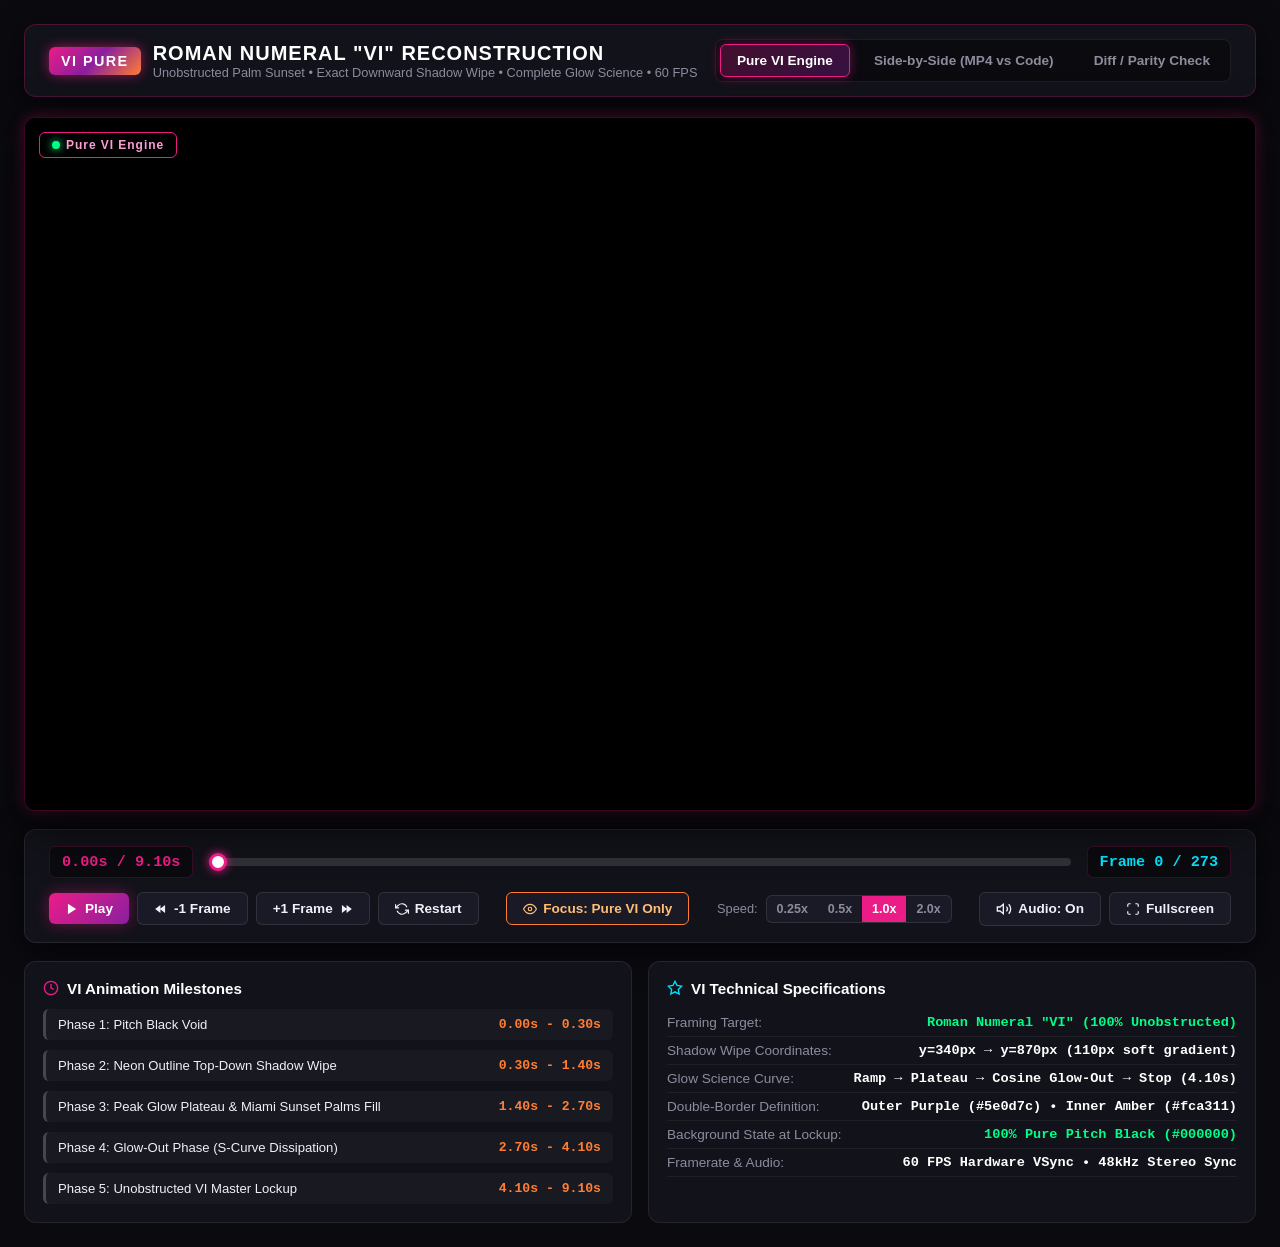
==== index.html @ 62aad499 "Initial commit: GTA VI Logo Animation MP4 to Code Reconstructor (Pure VI focus)" ====
<!DOCTYPE html>
<html lang="en">
<head>
  <meta charset="UTF-8">
  <meta name="viewport" content="width=device-width, initial-scale=1.0">
  <title>GTA VI Logo Animation - Pure Roman Numeral VI</title>
  <link rel="stylesheet" href="styles.css">
</head>
<body>

  <!-- App Header -->
  <header class="app-header">
    <div class="logo-tag">
      <div class="logo-badge">VI PURE</div>
      <div class="title-area">
        <h1>ROMAN NUMERAL "VI" RECONSTRUCTION</h1>
        <p>Unobstructed Palm Sunset &bull; Exact Downward Shadow Wipe &bull; Complete Glow Science &bull; 60 FPS</p>
      </div>
    </div>

    <!-- View Mode Switcher -->
    <div class="view-mode-tabs">
      <button class="tab-btn active" data-mode="single">Pure VI Engine</button>
      <button class="tab-btn" data-mode="split">Side-by-Side (MP4 vs Code)</button>
      <button class="tab-btn" data-mode="diff">Diff / Parity Check</button>
    </div>
  </header>

  <!-- Stage Container -->
  <main class="stage-container view-single" id="stageContainer">
    <div class="viewport-wrapper">
      
      <!-- Original Video Container -->
      <div id="sourceVideoContainer">
        <span class="screen-label badge-mp4"><span class="status-dot"></span> Original MP4</span>
        <video id="sourceVideo" src="logo.mp4" playsinline muted></video>
      </div>

      <!-- Generated Code Canvas Container -->
      <div id="canvasContainer">
        <span class="screen-label badge-code"><span class="status-dot"></span> Pure VI Engine</span>
        <canvas id="gtaCanvas"></canvas>
      </div>

    </div>
  </main>

  <!-- Audio Element -->
  <audio id="soundtrack" src="audio.mp3" preload="auto"></audio>

  <!-- Control Deck -->
  <section class="control-deck">
    
    <!-- Timeline Scrubber -->
    <div class="timeline-row">
      <div class="time-display" id="timeDisplay">0.00s / 9.10s</div>
      <div class="scrubber-container">
        <input type="range" class="timeline-scrubber" id="scrubber" min="0" max="9.10" step="0.01" value="0">
      </div>
      <div class="time-display" id="frameDisplay" style="color: var(--accent-cyan); min-width: 110px;">Frame 0 / 273</div>
    </div>

    <!-- Action Buttons -->
    <div class="buttons-row">
      
      <!-- Transport controls -->
      <div class="btn-group">
        <button class="ctrl-btn primary" id="playBtn">
          <svg width="14" height="14" viewBox="0 0 24 24" fill="currentColor"><polygon points="5 3 19 12 5 21 5 3"/></svg>
          <span id="playBtnText">Play</span>
        </button>

        <button class="ctrl-btn" id="stepBackBtn" title="Step Back 1 Frame (1/30s)">
          <svg width="14" height="14" viewBox="0 0 24 24" fill="currentColor"><path d="M11 19V5l-9 7 9 7zm8-14l-9 7 9 7V5z"/></svg>
          -1 Frame
        </button>

        <button class="ctrl-btn" id="stepFwdBtn" title="Step Forward 1 Frame (1/30s)">
          +1 Frame
          <svg width="14" height="14" viewBox="0 0 24 24" fill="currentColor"><path d="M5 5v14l9-7-9-7zm8 0v14l9-7-9-7z"/></svg>
        </button>

        <button class="ctrl-btn" id="restartBtn">
          <svg width="14" height="14" viewBox="0 0 24 24" fill="none" stroke="currentColor" stroke-width="2"><path d="M1 4v6h6M23 20v-6h-6"/><path d="M20.49 9A9 9 0 0 0 5.64 5.64L1 10m22 4l-4.64 4.36A9 9 0 0 1 3.51 15"/></svg>
          Restart
        </button>
      </div>

      <!-- VI Focus & Text Overlay Toggle -->
      <div class="btn-group">
        <button class="ctrl-btn" id="toggleTextBtn" style="border-color: var(--accent-orange); color: #ffbe76;">
          <svg width="14" height="14" viewBox="0 0 24 24" fill="none" stroke="currentColor" stroke-width="2"><path d="M1 12s4-8 11-8 11 8 11 8-4 8-11 8-11-8-11-8z"/><circle cx="12" cy="12" r="3"/></svg>
          <span id="toggleTextLabel">Focus: Pure VI Only</span>
        </button>
      </div>

      <!-- Playback Speed -->
      <div class="btn-group">
        <span style="font-size: 0.8rem; color: var(--text-muted);">Speed:</span>
        <div class="speed-selector">
          <button class="speed-btn" data-speed="0.25">0.25x</button>
          <button class="speed-btn" data-speed="0.5">0.5x</button>
          <button class="speed-btn active" data-speed="1.0">1.0x</button>
          <button class="speed-btn" data-speed="2.0">2.0x</button>
        </div>
      </div>

      <!-- Sound & Fullscreen -->
      <div class="btn-group">
        <button class="ctrl-btn" id="audioToggleBtn">
          <svg id="audioIcon" width="16" height="16" viewBox="0 0 24 24" fill="none" stroke="currentColor" stroke-width="2"><polygon points="11 5 6 9 2 9 2 15 6 15 11 19 11 5"/><path d="M19.07 4.93a10 10 0 0 1 0 14.14M15.54 8.46a5 5 0 0 1 0 7.07"/></svg>
          <span id="audioText">Audio: On</span>
        </button>
        <button class="ctrl-btn" id="fullscreenBtn">
          <svg width="14" height="14" viewBox="0 0 24 24" fill="none" stroke="currentColor" stroke-width="2"><path d="M8 3H5a2 2 0 0 0-2 2v3m18 0V5a2 2 0 0 0-2-2h-3m0 18h3a2 2 0 0 0 2-2v-3M3 16v3a2 2 0 0 0 2 2h3"/></svg>
          Fullscreen
        </button>
      </div>

    </div>
  </section>

  <!-- Accuracy & Milestone Information -->
  <section class="diag-grid">
    
    <!-- Timeline Milestones -->
    <div class="card">
      <h3>
        <svg width="16" height="16" viewBox="0 0 24 24" fill="none" stroke="var(--accent-pink)" stroke-width="2"><circle cx="12" cy="12" r="10"/><polyline points="12 6 12 12 16 14"/></svg>
        VI Animation Milestones
      </h3>
      <div class="milestone-list">
        <div class="milestone-item" id="m0" onclick="engine.seek(0.0)">
          <span>Phase 1: Pitch Black Void</span>
          <span class="milestone-time">0.00s - 0.30s</span>
        </div>
        <div class="milestone-item" id="m1" onclick="engine.seek(0.6)">
          <span>Phase 2: Neon Outline Top-Down Shadow Wipe</span>
          <span class="milestone-time">0.30s - 1.40s</span>
        </div>
        <div class="milestone-item" id="m2" onclick="engine.seek(2.0)">
          <span>Phase 3: Peak Glow Plateau & Miami Sunset Palms Fill</span>
          <span class="milestone-time">1.40s - 2.70s</span>
        </div>
        <div class="milestone-item" id="m3" onclick="engine.seek(3.3)">
          <span>Phase 4: Glow-Out Phase (S-Curve Dissipation)</span>
          <span class="milestone-time">2.70s - 4.10s</span>
        </div>
        <div class="milestone-item" id="m4" onclick="engine.seek(5.5)">
          <span>Phase 5: Unobstructed VI Master Lockup</span>
          <span class="milestone-time">4.10s - 9.10s</span>
        </div>
      </div>
    </div>

    <!-- Precision Engine Specs -->
    <div class="card">
      <h3>
        <svg width="16" height="16" viewBox="0 0 24 24" fill="none" stroke="var(--accent-cyan)" stroke-width="2"><polygon points="12 2 15.09 8.26 22 9.27 17 14.14 18.18 21.02 12 17.77 5.82 21.02 7 14.14 2 9.27 8.91 8.26 12 2"/></svg>
        VI Technical Specifications
      </h3>
      <div class="stat-row">
        <span class="stat-label">Framing Target:</span>
        <span class="stat-val accent">Roman Numeral "VI" (100% Unobstructed)</span>
      </div>
      <div class="stat-row">
        <span class="stat-label">Shadow Wipe Coordinates:</span>
        <span class="stat-val">y=340px &rarr; y=870px (110px soft gradient)</span>
      </div>
      <div class="stat-row">
        <span class="stat-label">Glow Science Curve:</span>
        <span class="stat-val">Ramp &rarr; Plateau &rarr; Cosine Glow-Out &rarr; Stop (4.10s)</span>
      </div>
      <div class="stat-row">
        <span class="stat-label">Double-Border Definition:</span>
        <span class="stat-val">Outer Purple (#5e0d7c) &bull; Inner Amber (#fca311)</span>
      </div>
      <div class="stat-row">
        <span class="stat-label">Background State at Lockup:</span>
        <span class="stat-val accent">100% Pure Pitch Black (#000000)</span>
      </div>
      <div class="stat-row">
        <span class="stat-label">Framerate & Audio:</span>
        <span class="stat-val">60 FPS Hardware VSync &bull; 48kHz Stereo Sync</span>
      </div>
    </div>

  </section>

  <!-- Load Engine -->
  <script src="gta6_engine.js"></script>
  <script>
    // Initialize Animation Engine
    const engine = new Gta6AnimationEngine('gtaCanvas', 'soundtrack', 'sourceVideo');

    // UI Elements
    const playBtn = document.getElementById('playBtn');
    const playBtnText = document.getElementById('playBtnText');
    const scrubber = document.getElementById('scrubber');
    const timeDisplay = document.getElementById('timeDisplay');
    const frameDisplay = document.getElementById('frameDisplay');
    const restartBtn = document.getElementById('restartBtn');
    const stepBackBtn = document.getElementById('stepBackBtn');
    const stepFwdBtn = document.getElementById('stepFwdBtn');
    const audioToggleBtn = document.getElementById('audioToggleBtn');
    const audioText = document.getElementById('audioText');
    const fullscreenBtn = document.getElementById('fullscreenBtn');
    const stageContainer = document.getElementById('stageContainer');
    const toggleTextBtn = document.getElementById('toggleTextBtn');
    const toggleTextLabel = document.getElementById('toggleTextLabel');

    // Text Overlay Toggle
    let textOverlayEnabled = false;
    toggleTextBtn.addEventListener('click', () => {
      textOverlayEnabled = !textOverlayEnabled;
      engine.setShowGtaText(textOverlayEnabled);
      toggleTextLabel.textContent = textOverlayEnabled ? 'Overlay: GTA Text Active' : 'Focus: Pure VI Only';
      toggleTextBtn.style.borderColor = textOverlayEnabled ? 'var(--accent-pink)' : 'var(--accent-orange)';
    });

    // View Mode Tabs
    document.querySelectorAll('.tab-btn').forEach(btn => {
      btn.addEventListener('click', () => {
        document.querySelectorAll('.tab-btn').forEach(b => b.classList.remove('active'));
        btn.classList.add('active');
        const mode = btn.dataset.mode;
        stageContainer.className = 'stage-container view-' + mode;
      });
    });

    // Play/Pause button
    playBtn.addEventListener('click', () => {
      engine.togglePlay();
    });

    // Scrubber
    let isScrubbing = false;
    scrubber.addEventListener('input', (e) => {
      isScrubbing = true;
      engine.seek(parseFloat(e.target.value));
    });
    scrubber.addEventListener('change', () => {
      isScrubbing = false;
    });

    // Engine Time Updates
    engine.onTimeUpdate = (currentTime, duration) => {
      if (!isScrubbing) {
        scrubber.value = currentTime;
      }
      timeDisplay.textContent = currentTime.toFixed(2) + 's / ' + duration.toFixed(2) + 's';
      const frameNum = Math.min(273, Math.round(currentTime * 30));
      frameDisplay.textContent = 'Frame ' + frameNum + ' / 273';
      updateActiveMilestone(currentTime);
    };

    // Engine State Change
    engine.onStateChange = (state) => {
      if (state === 'playing') {
        playBtnText.textContent = 'Pause';
        playBtn.querySelector('svg').innerHTML = '<rect x="6" y="4" width="4" height="16"/><rect x="14" y="4" width="4" height="16"/>';
      } else {
        playBtnText.textContent = 'Play';
        playBtn.querySelector('svg').innerHTML = '<polygon points="5 3 19 12 5 21 5 3"/>';
      }
    };

    // Step frames (1/30s)
    stepBackBtn.addEventListener('click', () => {
      engine.pause();
      engine.seek(engine.currentTime - (1 / 30));
    });
    stepFwdBtn.addEventListener('click', () => {
      engine.pause();
      engine.seek(engine.currentTime + (1 / 30));
    });

    // Restart
    restartBtn.addEventListener('click', () => {
      engine.seek(0);
      engine.play();
    });

    // Playback Speed
    document.querySelectorAll('.speed-btn').forEach(btn => {
      btn.addEventListener('click', () => {
        document.querySelectorAll('.speed-btn').forEach(b => b.classList.remove('active'));
        btn.classList.add('active');
        engine.setSpeed(parseFloat(btn.dataset.speed));
      });
    });

    // Audio Toggle
    let audioMuted = false;
    audioToggleBtn.addEventListener('click', () => {
      audioMuted = !audioMuted;
      engine.audio.muted = audioMuted;
      audioText.textContent = audioMuted ? 'Audio: Muted' : 'Audio: On';
      audioToggleBtn.style.borderColor = audioMuted ? 'rgba(255,255,255,0.1)' : 'var(--accent-pink)';
    });

    // Fullscreen
    fullscreenBtn.addEventListener('click', () => {
      if (!document.fullscreenElement) {
        stageContainer.requestFullscreen().catch(err => alert(err.message));
      } else {
        document.exitFullscreen();
      }
    });

    // Keyboard Shortcuts (Space: Play/Pause, Left/Right: Frame step)
    window.addEventListener('keydown', (e) => {
      if (e.code === 'Space') {
        e.preventDefault();
        engine.togglePlay();
      } else if (e.code === 'ArrowLeft') {
        e.preventDefault();
        engine.pause();
        engine.seek(engine.currentTime - (1 / 30));
      } else if (e.code === 'ArrowRight') {
        e.preventDefault();
        engine.pause();
        engine.seek(engine.currentTime + (1 / 30));
      }
    });

    // Milestone active tracker
    function updateActiveMilestone(t) {
      const items = [
        { id: 'm0', start: 0.0, end: 0.30 },
        { id: 'm1', start: 0.30, end: 1.40 },
        { id: 'm2', start: 1.40, end: 2.70 },
        { id: 'm3', start: 2.70, end: 4.10 },
        { id: 'm4', start: 4.10, end: 9.10 }
      ];

      items.forEach(item => {
        const el = document.getElementById(item.id);
        if (el) {
          if (t >= item.start && t < item.end) {
            el.classList.add('active');
          } else {
            el.classList.remove('active');
          }
        }
      });
    }
  </script>
</body>
</html>
---- styles.css ----
* {
  box-sizing: border-box;
  margin: 0;
  padding: 0;
}

:root {
  --bg-primary: #0a0a0f;
  --bg-secondary: #12121a;
  --bg-panel: #1a1a26;
  --accent-pink: #ec1c87;
  --accent-purple: #8a1f9e;
  --accent-orange: #ff7e33;
  --accent-cyan: #00e5ff;
  --text-main: #f0f0f8;
  --text-muted: #8c8c9e;
  --border-color: rgba(236, 28, 135, 0.25);
  --border-glow: 0 0 15px rgba(236, 28, 135, 0.35);
  --font-family: -apple-system, BlinkMacSystemFont, "Segoe UI", Roboto, Helvetica, Arial, sans-serif;
}

body {
  background-color: var(--bg-primary);
  color: var(--text-main);
  font-family: var(--font-family);
  min-height: 100vh;
  display: flex;
  flex-direction: column;
  align-items: center;
  padding: 24px;
  overflow-x: hidden;
}

/* Header */
.app-header {
  width: 100%;
  max-width: 1400px;
  display: flex;
  justify-content: space-between;
  align-items: center;
  margin-bottom: 20px;
  padding: 14px 24px;
  background: var(--bg-secondary);
  border: 1px solid var(--border-color);
  border-radius: 12px;
  box-shadow: 0 8px 32px rgba(0, 0, 0, 0.5);
}

.logo-tag {
  display: flex;
  align-items: center;
  gap: 12px;
}

.logo-badge {
  background: linear-gradient(135deg, #ec1c87, #8a1f9e, #ff7e33);
  color: #fff;
  font-weight: 900;
  padding: 6px 12px;
  border-radius: 6px;
  font-size: 0.9rem;
  letter-spacing: 0.1em;
  box-shadow: 0 0 12px rgba(236, 28, 135, 0.6);
}

.title-area h1 {
  font-size: 1.25rem;
  font-weight: 700;
  letter-spacing: 0.05em;
  color: #fff;
}

.title-area p {
  font-size: 0.8rem;
  color: var(--text-muted);
}

.view-mode-tabs {
  display: flex;
  gap: 8px;
  background: var(--bg-primary);
  padding: 4px;
  border-radius: 8px;
  border: 1px solid rgba(255, 255, 255, 0.08);
}

.tab-btn {
  background: transparent;
  color: var(--text-muted);
  border: none;
  padding: 8px 16px;
  font-size: 0.85rem;
  font-weight: 600;
  border-radius: 6px;
  cursor: pointer;
  transition: all 0.2s ease;
}

.tab-btn:hover {
  color: var(--text-main);
  background: rgba(255, 255, 255, 0.05);
}

.tab-btn.active {
  background: linear-gradient(135deg, rgba(236, 28, 135, 0.25), rgba(138, 31, 158, 0.35));
  color: #fff;
  border: 1px solid var(--accent-pink);
  box-shadow: 0 0 12px rgba(236, 28, 135, 0.4);
}

/* Stage Area */
.stage-container {
  width: 100%;
  max-width: 1400px;
  background: #000;
  border: 1px solid var(--border-color);
  border-radius: 12px;
  overflow: hidden;
  box-shadow: 0 12px 48px rgba(0, 0, 0, 0.8), var(--border-glow);
  position: relative;
  display: flex;
  justify-content: center;
  align-items: center;
  min-height: 480px;
}

/* Viewport Layouts */
.viewport-wrapper {
  width: 100%;
  aspect-ratio: 16 / 9;
  position: relative;
  display: flex;
  background: #000;
}

/* Single View */
.view-single #canvasContainer {
  width: 100%;
  height: 100%;
  position: relative;
}

.view-single #sourceVideoContainer {
  display: none;
}

/* Side-by-Side View */
.view-split .viewport-wrapper {
  display: grid;
  grid-template-columns: 1fr 1fr;
  gap: 4px;
  background: #111;
}

.view-split #sourceVideoContainer,
.view-split #canvasContainer {
  position: relative;
  width: 100%;
  height: 100%;
  background: #000;
  display: flex;
  align-items: center;
  justify-content: center;
  overflow: hidden;
}

/* Difference / Diff Mode */
.view-diff #sourceVideoContainer,
.view-diff #canvasContainer {
  position: absolute;
  top: 0;
  left: 0;
  width: 100%;
  height: 100%;
}

.view-diff #canvasContainer {
  mix-blend-mode: difference;
  opacity: 0.9;
}

/* Visual Canvas & Video Elements */
canvas#gtaCanvas,
video#sourceVideo {
  width: 100%;
  height: 100%;
  object-fit: contain;
  display: block;
}

.screen-label {
  position: absolute;
  top: 14px;
  left: 14px;
  background: rgba(0, 0, 0, 0.75);
  backdrop-filter: blur(8px);
  padding: 5px 12px;
  border-radius: 6px;
  font-size: 0.75rem;
  font-weight: 700;
  letter-spacing: 0.08em;
  color: #fff;
  border: 1px solid rgba(255, 255, 255, 0.15);
  pointer-events: none;
  z-index: 10;
  display: flex;
  align-items: center;
  gap: 6px;
}

.screen-label.badge-code {
  border-color: var(--accent-pink);
  color: #ff9ed5;
}

.screen-label.badge-mp4 {
  border-color: var(--accent-cyan);
  color: #79f4ff;
}

.status-dot {
  width: 8px;
  height: 8px;
  border-radius: 50%;
  background: #00ff88;
  box-shadow: 0 0 8px #00ff88;
}

/* Control Deck */
.control-deck {
  width: 100%;
  max-width: 1400px;
  margin-top: 18px;
  background: var(--bg-secondary);
  border: 1px solid rgba(255, 255, 255, 0.08);
  border-radius: 12px;
  padding: 16px 24px;
  display: flex;
  flex-direction: column;
  gap: 14px;
  box-shadow: 0 8px 32px rgba(0, 0, 0, 0.5);
}

/* Timeline & Scrubber */
.timeline-row {
  display: flex;
  align-items: center;
  gap: 16px;
  width: 100%;
}

.time-display {
  font-family: monospace;
  font-size: 0.95rem;
  font-weight: 700;
  color: var(--accent-pink);
  background: rgba(0, 0, 0, 0.4);
  padding: 6px 12px;
  border-radius: 6px;
  border: 1px solid rgba(236, 28, 135, 0.2);
  min-width: 130px;
  text-align: center;
}

.scrubber-container {
  flex: 1;
  position: relative;
  display: flex;
  align-items: center;
}

input[type="range"].timeline-scrubber {
  -webkit-appearance: none;
  appearance: none;
  width: 100%;
  height: 8px;
  background: rgba(255, 255, 255, 0.12);
  border-radius: 4px;
  outline: none;
  cursor: pointer;
  transition: background 0.2s;
}

input[type="range"].timeline-scrubber:hover {
  background: rgba(255, 255, 255, 0.2);
}

input[type="range"].timeline-scrubber::-webkit-slider-thumb {
  -webkit-appearance: none;
  appearance: none;
  width: 18px;
  height: 18px;
  border-radius: 50%;
  background: #fff;
  border: 3px solid var(--accent-pink);
  box-shadow: 0 0 10px var(--accent-pink);
  cursor: pointer;
  transition: transform 0.1s;
}

input[type="range"].timeline-scrubber::-webkit-slider-thumb:hover {
  transform: scale(1.25);
}

/* Buttons & Options Row */
.buttons-row {
  display: flex;
  justify-content: space-between;
  align-items: center;
  flex-wrap: wrap;
  gap: 12px;
}

.btn-group {
  display: flex;
  align-items: center;
  gap: 8px;
}

.ctrl-btn {
  background: var(--bg-panel);
  color: var(--text-main);
  border: 1px solid rgba(255, 255, 255, 0.1);
  padding: 8px 16px;
  border-radius: 6px;
  font-size: 0.85rem;
  font-weight: 600;
  cursor: pointer;
  display: flex;
  align-items: center;
  gap: 6px;
  transition: all 0.2s ease;
}

.ctrl-btn:hover {
  background: rgba(255, 255, 255, 0.1);
  border-color: rgba(255, 255, 255, 0.25);
}

.ctrl-btn.primary {
  background: linear-gradient(135deg, #ec1c87, #8a1f9e);
  border: none;
  color: #fff;
  box-shadow: 0 0 15px rgba(236, 28, 135, 0.4);
}

.ctrl-btn.primary:hover {
  box-shadow: 0 0 22px rgba(236, 28, 135, 0.7);
  transform: translateY(-1px);
}

.speed-selector {
  display: flex;
  background: var(--bg-panel);
  border-radius: 6px;
  border: 1px solid rgba(255, 255, 255, 0.1);
  overflow: hidden;
}

.speed-btn {
  background: transparent;
  color: var(--text-muted);
  border: none;
  padding: 6px 10px;
  font-size: 0.78rem;
  font-weight: 600;
  cursor: pointer;
  transition: all 0.15s;
}

.speed-btn.active {
  background: var(--accent-pink);
  color: #fff;
}

/* Diagnostics & Milestone Grid */
.diag-grid {
  width: 100%;
  max-width: 1400px;
  margin-top: 18px;
  display: grid;
  grid-template-columns: repeat(auto-fit, minmax(320px, 1fr));
  gap: 16px;
}

.card {
  background: var(--bg-secondary);
  border: 1px solid rgba(255, 255, 255, 0.08);
  border-radius: 12px;
  padding: 18px;
}

.card h3 {
  font-size: 0.95rem;
  font-weight: 700;
  margin-bottom: 12px;
  color: #fff;
  display: flex;
  align-items: center;
  gap: 8px;
}

.milestone-list {
  display: flex;
  flex-direction: column;
  gap: 10px;
}

.milestone-item {
  display: flex;
  align-items: center;
  justify-content: space-between;
  padding: 8px 12px;
  border-radius: 6px;
  background: rgba(255, 255, 255, 0.03);
  font-size: 0.82rem;
  border-left: 3px solid rgba(255, 255, 255, 0.2);
}

.milestone-item.active {
  border-left-color: var(--accent-pink);
  background: rgba(236, 28, 135, 0.1);
}

.milestone-time {
  font-family: monospace;
  color: var(--accent-orange);
  font-weight: 700;
}

.stat-row {
  display: flex;
  justify-content: space-between;
  padding: 6px 0;
  border-bottom: 1px solid rgba(255, 255, 255, 0.05);
  font-size: 0.85rem;
}

.stat-label {
  color: var(--text-muted);
}

.stat-val {
  font-family: monospace;
  font-weight: 600;
  color: #fff;
}

.stat-val.accent {
  color: #00ff88;
}
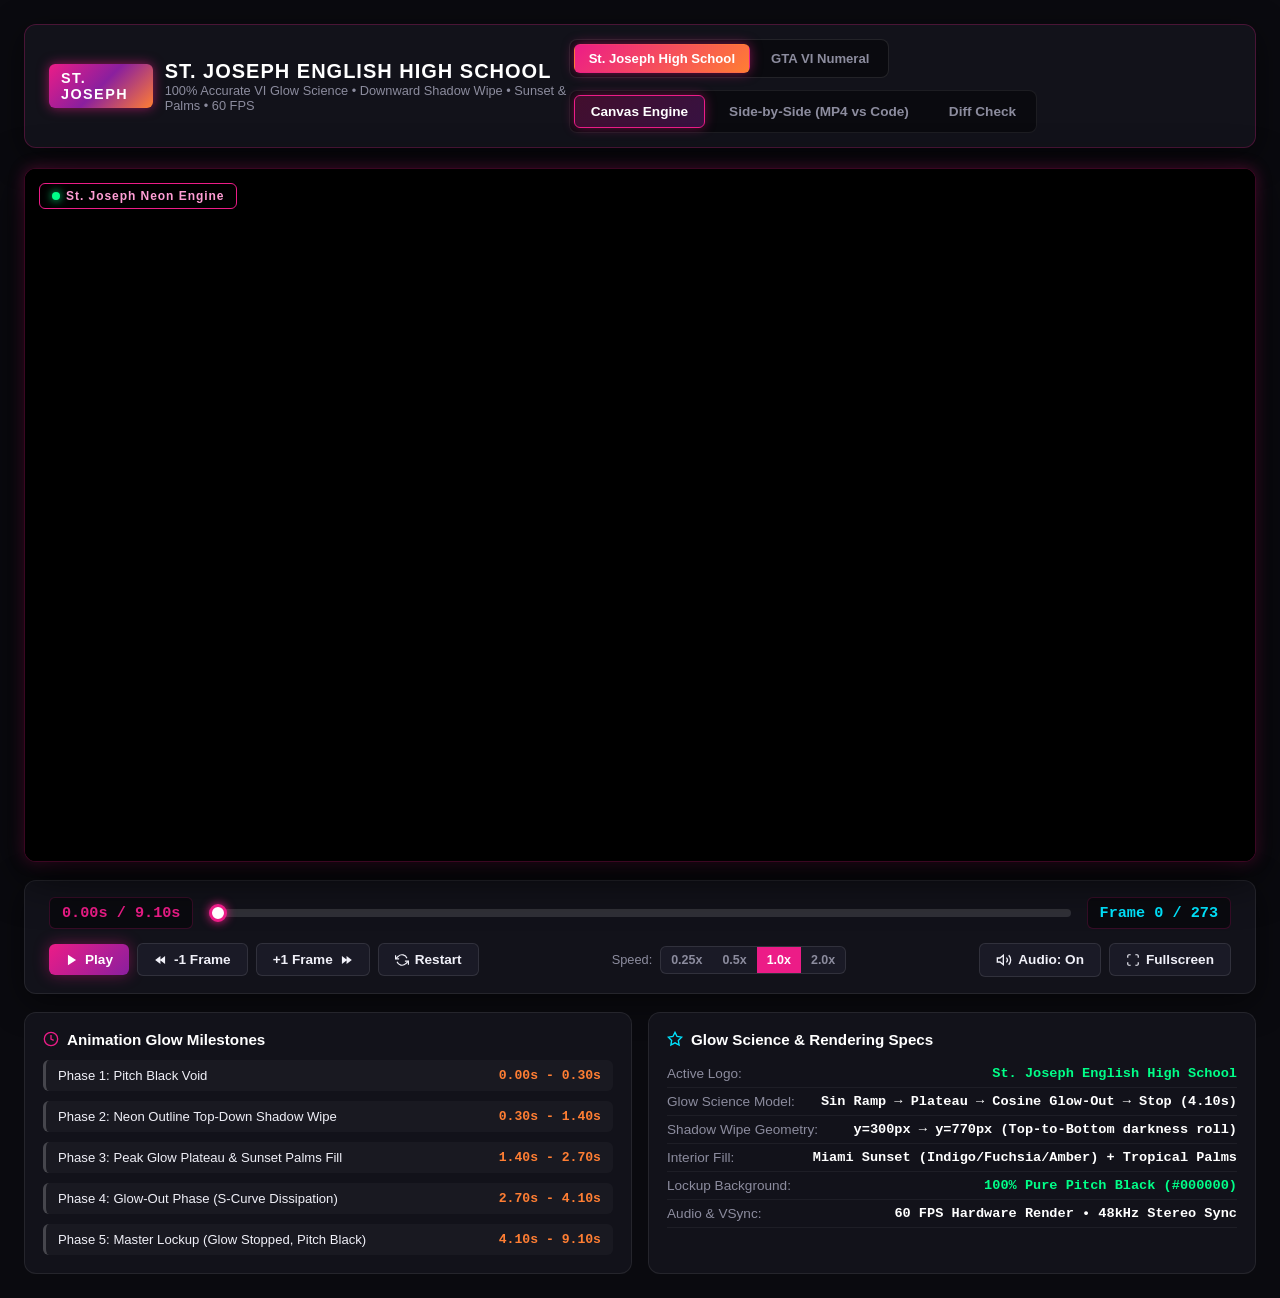
==== commit 3206fe63: "Add ST. JOSEPH ENGLISH HIGH SCHOOL custom logo with VI glow science lifecycle" ====
--- a/index.html
+++ b/index.html
@@ -3,26 +3,62 @@
 <head>
   <meta charset="UTF-8">
   <meta name="viewport" content="width=device-width, initial-scale=1.0">
-  <title>GTA VI Logo Animation - Pure Roman Numeral VI</title>
+  <title>GTA VI Animation Engine — St. Joseph English High School</title>
   <link rel="stylesheet" href="styles.css">
+  <style>
+    .target-switcher {
+      display: flex;
+      gap: 6px;
+      background: rgba(0, 0, 0, 0.4);
+      padding: 4px;
+      border-radius: 8px;
+      border: 1px solid rgba(255, 255, 255, 0.1);
+    }
+    .target-btn {
+      background: transparent;
+      border: 1px solid transparent;
+      color: var(--text-muted);
+      padding: 6px 14px;
+      border-radius: 6px;
+      font-size: 0.82rem;
+      font-weight: 700;
+      cursor: pointer;
+      transition: all 0.2s;
+    }
+    .target-btn:hover {
+      color: #fff;
+    }
+    .target-btn.active {
+      background: linear-gradient(135deg, #ec1c87, #ff7e33);
+      color: #fff;
+      box-shadow: 0 0 12px rgba(236, 28, 135, 0.5);
+    }
+  </style>
 </head>
 <body>
 
   <!-- App Header -->
   <header class="app-header">
     <div class="logo-tag">
-      <div class="logo-badge">VI PURE</div>
+      <div class="logo-badge" id="badgeLabel">ST. JOSEPH</div>
       <div class="title-area">
-        <h1>ROMAN NUMERAL "VI" RECONSTRUCTION</h1>
-        <p>Unobstructed Palm Sunset &bull; Exact Downward Shadow Wipe &bull; Complete Glow Science &bull; 60 FPS</p>
-      </div>
-    </div>
-
-    <!-- View Mode Switcher -->
-    <div class="view-mode-tabs">
-      <button class="tab-btn active" data-mode="single">Pure VI Engine</button>
-      <button class="tab-btn" data-mode="split">Side-by-Side (MP4 vs Code)</button>
-      <button class="tab-btn" data-mode="diff">Diff / Parity Check</button>
+        <h1 id="headerTitle">ST. JOSEPH ENGLISH HIGH SCHOOL</h1>
+        <p>100% Accurate VI Glow Science &bull; Downward Shadow Wipe &bull; Sunset & Palms &bull; 60 FPS</p>
+      </div>
+    </div>
+
+    <!-- Target & View Mode Switchers -->
+    <div style="display: flex; gap: 12px; align-items: center; flex-wrap: wrap;">
+      <div class="target-switcher">
+        <button class="target-btn active" data-target="st_joseph">St. Joseph High School</button>
+        <button class="target-btn" data-target="vi">GTA VI Numeral</button>
+      </div>
+
+      <div class="view-mode-tabs">
+        <button class="tab-btn active" data-mode="single">Canvas Engine</button>
+        <button class="tab-btn" data-mode="split">Side-by-Side (MP4 vs Code)</button>
+        <button class="tab-btn" data-mode="diff">Diff Check</button>
+      </div>
     </div>
   </header>
 
@@ -32,13 +68,13 @@
       
       <!-- Original Video Container -->
       <div id="sourceVideoContainer">
-        <span class="screen-label badge-mp4"><span class="status-dot"></span> Original MP4</span>
+        <span class="screen-label badge-mp4"><span class="status-dot"></span> Reference MP4</span>
         <video id="sourceVideo" src="logo.mp4" playsinline muted></video>
       </div>
 
       <!-- Generated Code Canvas Container -->
       <div id="canvasContainer">
-        <span class="screen-label badge-code"><span class="status-dot"></span> Pure VI Engine</span>
+        <span class="screen-label badge-code" id="canvasBadge"><span class="status-dot"></span> St. Joseph Neon Engine</span>
         <canvas id="gtaCanvas"></canvas>
       </div>
 
@@ -86,14 +122,6 @@
         </button>
       </div>
 
-      <!-- VI Focus & Text Overlay Toggle -->
-      <div class="btn-group">
-        <button class="ctrl-btn" id="toggleTextBtn" style="border-color: var(--accent-orange); color: #ffbe76;">
-          <svg width="14" height="14" viewBox="0 0 24 24" fill="none" stroke="currentColor" stroke-width="2"><path d="M1 12s4-8 11-8 11 8 11 8-4 8-11 8-11-8-11-8z"/><circle cx="12" cy="12" r="3"/></svg>
-          <span id="toggleTextLabel">Focus: Pure VI Only</span>
-        </button>
-      </div>
-
       <!-- Playback Speed -->
       <div class="btn-group">
         <span style="font-size: 0.8rem; color: var(--text-muted);">Speed:</span>
@@ -127,7 +155,7 @@
     <div class="card">
       <h3>
         <svg width="16" height="16" viewBox="0 0 24 24" fill="none" stroke="var(--accent-pink)" stroke-width="2"><circle cx="12" cy="12" r="10"/><polyline points="12 6 12 12 16 14"/></svg>
-        VI Animation Milestones
+        Animation Glow Milestones
       </h3>
       <div class="milestone-list">
         <div class="milestone-item" id="m0" onclick="engine.seek(0.0)">
@@ -139,7 +167,7 @@
           <span class="milestone-time">0.30s - 1.40s</span>
         </div>
         <div class="milestone-item" id="m2" onclick="engine.seek(2.0)">
-          <span>Phase 3: Peak Glow Plateau & Miami Sunset Palms Fill</span>
+          <span>Phase 3: Peak Glow Plateau & Sunset Palms Fill</span>
           <span class="milestone-time">1.40s - 2.70s</span>
         </div>
         <div class="milestone-item" id="m3" onclick="engine.seek(3.3)">
@@ -147,7 +175,7 @@
           <span class="milestone-time">2.70s - 4.10s</span>
         </div>
         <div class="milestone-item" id="m4" onclick="engine.seek(5.5)">
-          <span>Phase 5: Unobstructed VI Master Lockup</span>
+          <span>Phase 5: Master Lockup (Glow Stopped, Pitch Black)</span>
           <span class="milestone-time">4.10s - 9.10s</span>
         </div>
       </div>
@@ -157,31 +185,31 @@
     <div class="card">
       <h3>
         <svg width="16" height="16" viewBox="0 0 24 24" fill="none" stroke="var(--accent-cyan)" stroke-width="2"><polygon points="12 2 15.09 8.26 22 9.27 17 14.14 18.18 21.02 12 17.77 5.82 21.02 7 14.14 2 9.27 8.91 8.26 12 2"/></svg>
-        VI Technical Specifications
+        Glow Science & Rendering Specs
       </h3>
       <div class="stat-row">
-        <span class="stat-label">Framing Target:</span>
-        <span class="stat-val accent">Roman Numeral "VI" (100% Unobstructed)</span>
-      </div>
-      <div class="stat-row">
-        <span class="stat-label">Shadow Wipe Coordinates:</span>
-        <span class="stat-val">y=340px &rarr; y=870px (110px soft gradient)</span>
-      </div>
-      <div class="stat-row">
-        <span class="stat-label">Glow Science Curve:</span>
-        <span class="stat-val">Ramp &rarr; Plateau &rarr; Cosine Glow-Out &rarr; Stop (4.10s)</span>
-      </div>
-      <div class="stat-row">
-        <span class="stat-label">Double-Border Definition:</span>
-        <span class="stat-val">Outer Purple (#5e0d7c) &bull; Inner Amber (#fca311)</span>
-      </div>
-      <div class="stat-row">
-        <span class="stat-label">Background State at Lockup:</span>
+        <span class="stat-label">Active Logo:</span>
+        <span class="stat-val accent" id="statActive">St. Joseph English High School</span>
+      </div>
+      <div class="stat-row">
+        <span class="stat-label">Glow Science Model:</span>
+        <span class="stat-val">Sin Ramp &rarr; Plateau &rarr; Cosine Glow-Out &rarr; Stop (4.10s)</span>
+      </div>
+      <div class="stat-row">
+        <span class="stat-label">Shadow Wipe Geometry:</span>
+        <span class="stat-val">y=300px &rarr; y=770px (Top-to-Bottom darkness roll)</span>
+      </div>
+      <div class="stat-row">
+        <span class="stat-label">Interior Fill:</span>
+        <span class="stat-val">Miami Sunset (Indigo/Fuchsia/Amber) + Tropical Palms</span>
+      </div>
+      <div class="stat-row">
+        <span class="stat-label">Lockup Background:</span>
         <span class="stat-val accent">100% Pure Pitch Black (#000000)</span>
       </div>
       <div class="stat-row">
-        <span class="stat-label">Framerate & Audio:</span>
-        <span class="stat-val">60 FPS Hardware VSync &bull; 48kHz Stereo Sync</span>
+        <span class="stat-label">Audio & VSync:</span>
+        <span class="stat-val">60 FPS Hardware Render &bull; 48kHz Stereo Sync</span>
       </div>
     </div>
 
@@ -206,16 +234,31 @@
     const audioText = document.getElementById('audioText');
     const fullscreenBtn = document.getElementById('fullscreenBtn');
     const stageContainer = document.getElementById('stageContainer');
-    const toggleTextBtn = document.getElementById('toggleTextBtn');
-    const toggleTextLabel = document.getElementById('toggleTextLabel');
-
-    // Text Overlay Toggle
-    let textOverlayEnabled = false;
-    toggleTextBtn.addEventListener('click', () => {
-      textOverlayEnabled = !textOverlayEnabled;
-      engine.setShowGtaText(textOverlayEnabled);
-      toggleTextLabel.textContent = textOverlayEnabled ? 'Overlay: GTA Text Active' : 'Focus: Pure VI Only';
-      toggleTextBtn.style.borderColor = textOverlayEnabled ? 'var(--accent-pink)' : 'var(--accent-orange)';
+    const headerTitle = document.getElementById('headerTitle');
+    const badgeLabel = document.getElementById('badgeLabel');
+    const canvasBadge = document.getElementById('canvasBadge');
+    const statActive = document.getElementById('statActive');
+
+    // Target Switcher (St. Joseph vs GTA VI)
+    document.querySelectorAll('.target-btn').forEach(btn => {
+      btn.addEventListener('click', () => {
+        document.querySelectorAll('.target-btn').forEach(b => b.classList.remove('active'));
+        btn.classList.add('active');
+        const target = btn.dataset.target;
+        engine.setTarget(target);
+
+        if (target === 'st_joseph') {
+          headerTitle.textContent = 'ST. JOSEPH ENGLISH HIGH SCHOOL';
+          badgeLabel.textContent = 'ST. JOSEPH';
+          canvasBadge.innerHTML = '<span class="status-dot"></span> St. Joseph Neon Engine';
+          statActive.textContent = 'St. Joseph English High School';
+        } else {
+          headerTitle.textContent = 'ROMAN NUMERAL "VI"';
+          badgeLabel.textContent = 'VI PURE';
+          canvasBadge.innerHTML = '<span class="status-dot"></span> GTA VI Neon Engine';
+          statActive.textContent = 'GTA VI Roman Numeral';
+        }
+      });
     });
 
     // View Mode Tabs
